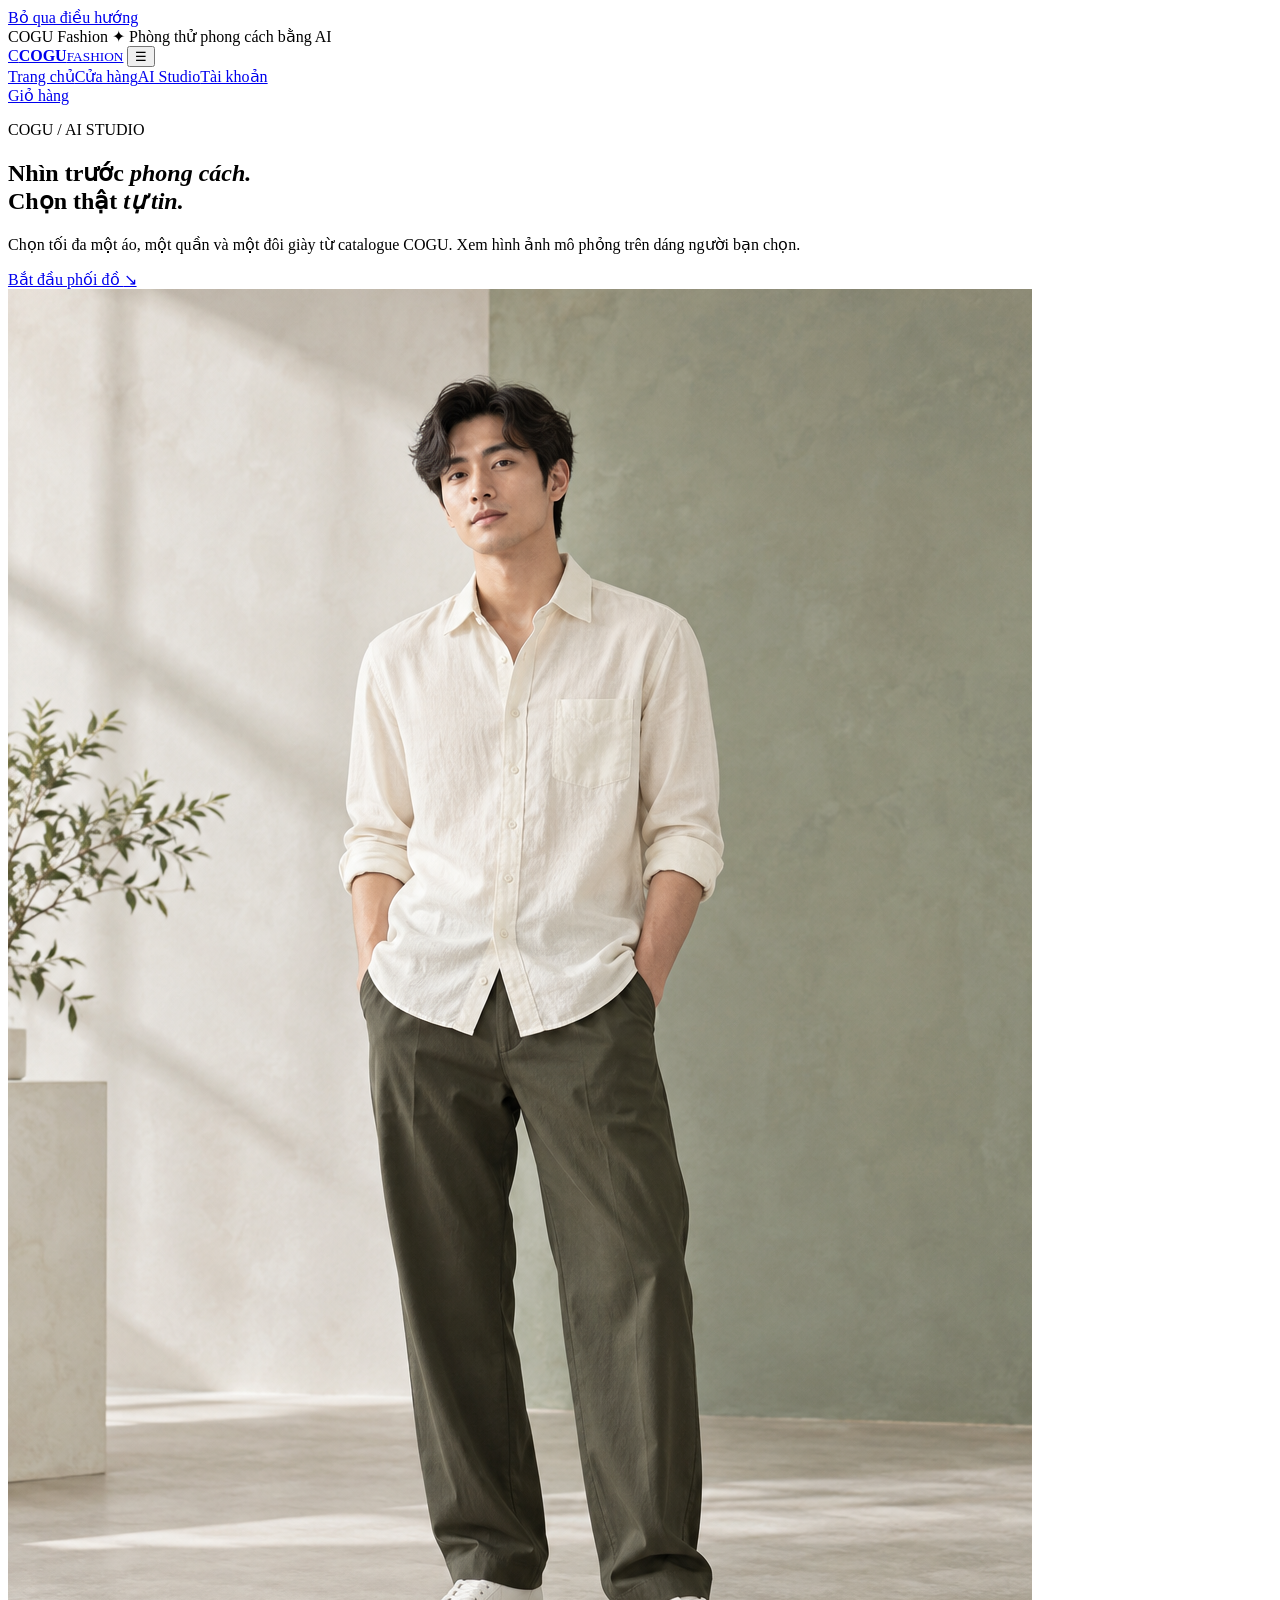
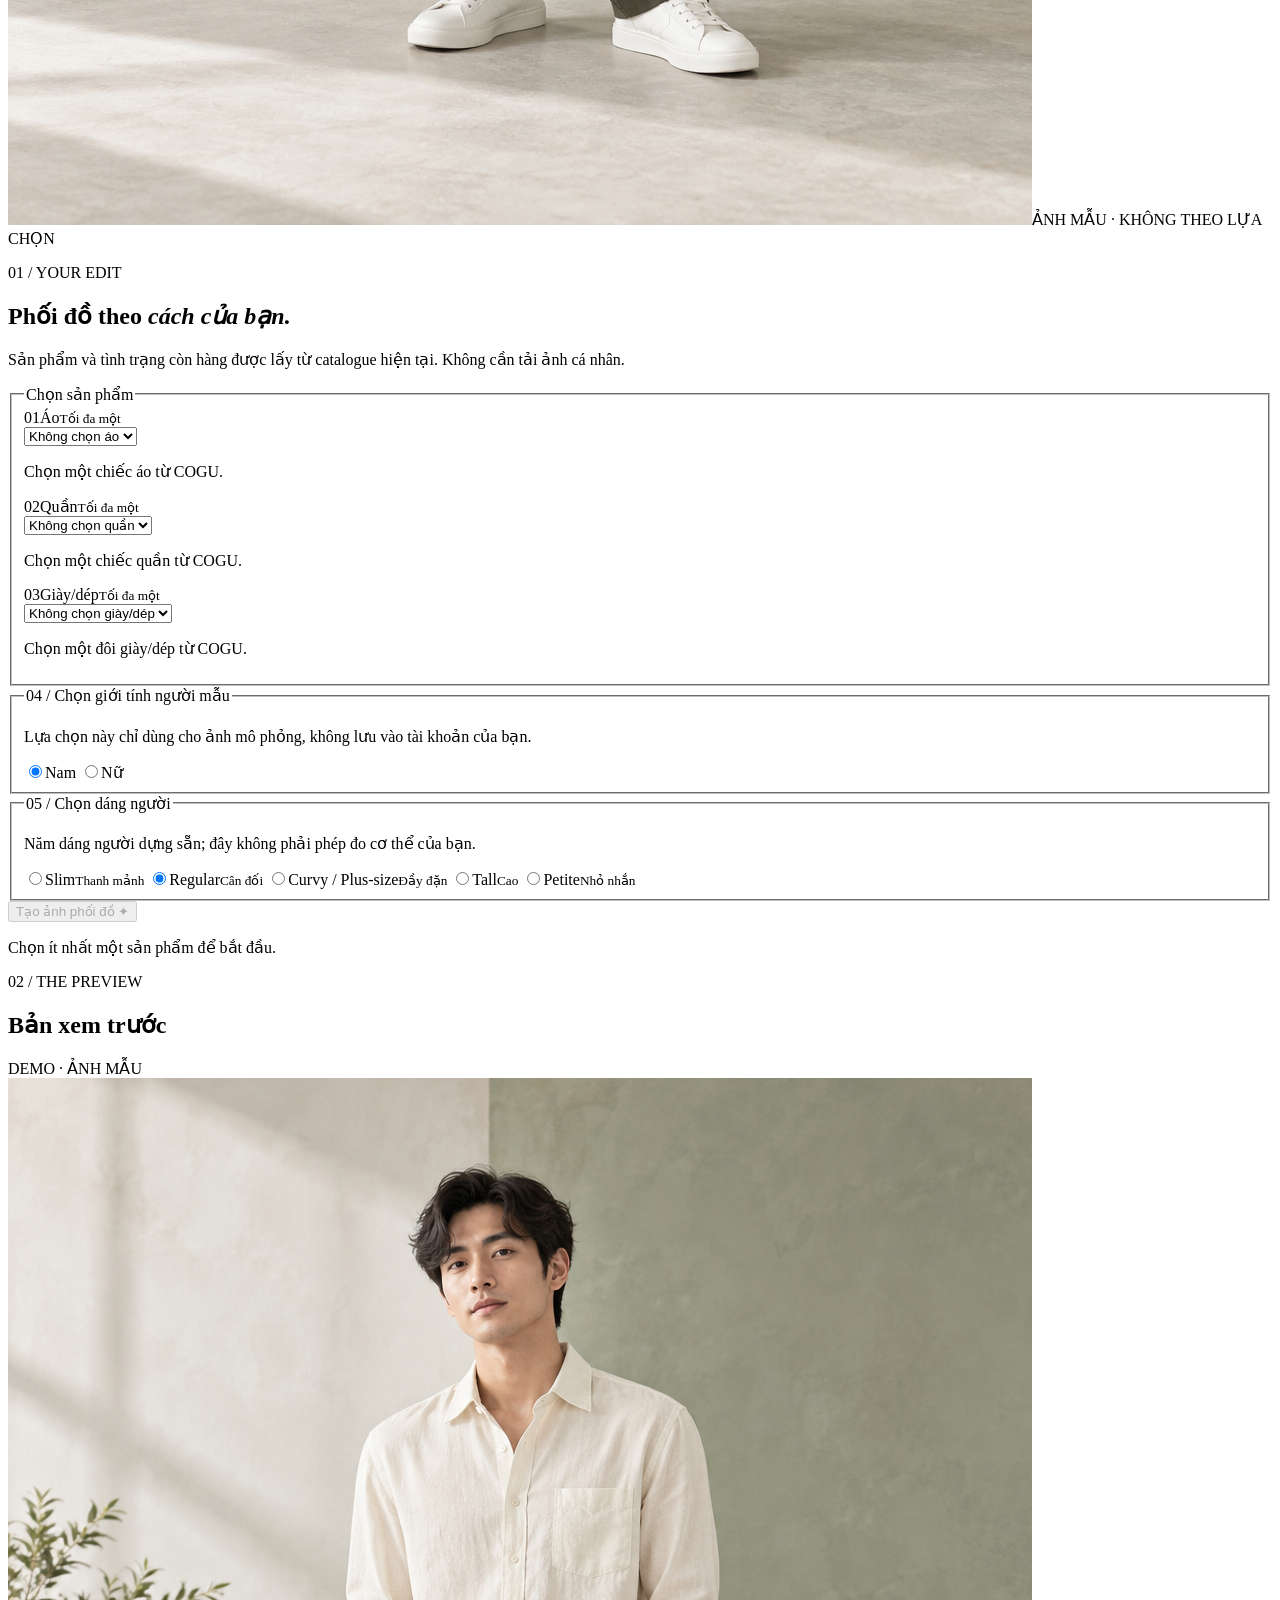
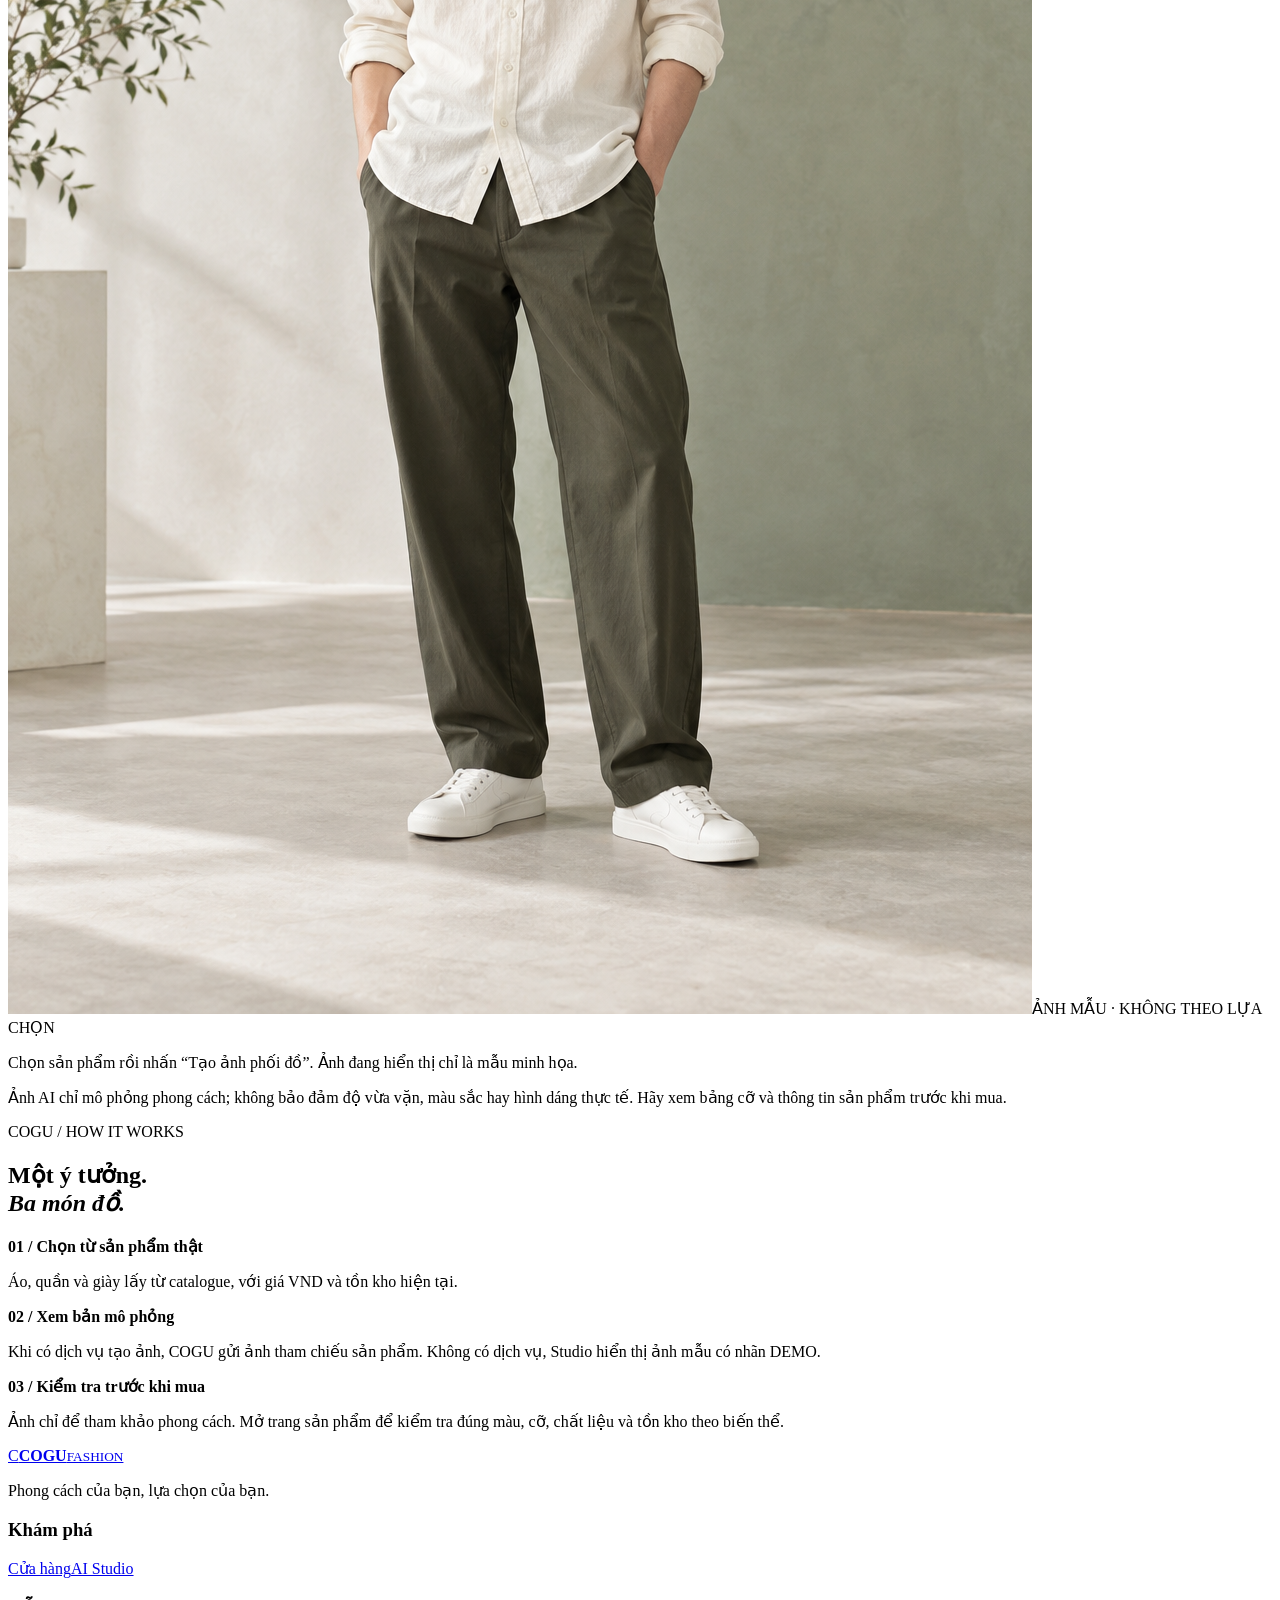
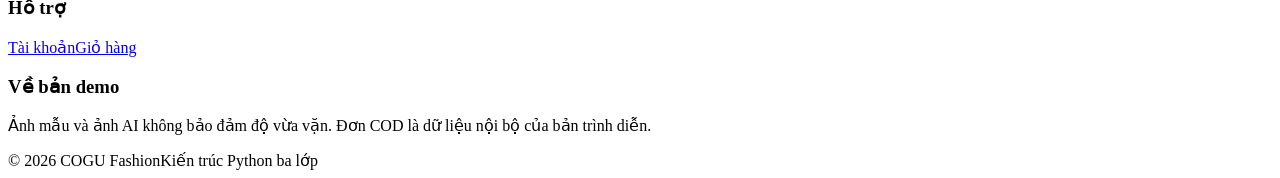
==== web/studio.html @ d9c54745 "first commit" ====
<!doctype html>
<html lang="vi">
<head>
  <meta charset="utf-8"><meta name="viewport" content="width=device-width, initial-scale=1">
  <meta name="theme-color" content="#166534">
  <meta name="description" content="COGU AI Studio: chọn áo, quần và giày từ catalogue thật để xem ảnh phối đồ mô phỏng hoặc ảnh mẫu minh họa.">
  <title>AI Studio | COGU Fashion</title>
  <link rel="preconnect" href="https://fonts.googleapis.com"><link rel="preconnect" href="https://fonts.gstatic.com" crossorigin>
  <link href="https://fonts.googleapis.com/css2?family=Be+Vietnam+Pro:wght@400;500;600;700;800&family=DM+Sans:wght@400;500;600;700&display=swap" rel="stylesheet">
  <link rel="stylesheet" href="/css/style.css"><link rel="stylesheet" href="/css/commerce.css"><link rel="stylesheet" href="/css/shopping-ai.css"><link rel="stylesheet" href="/css/studio.css"><link rel="stylesheet" href="/css/studio-gender.css">
</head>
<body>
  <a class="skip-link" href="#main">Bỏ qua điều hướng</a>
  <div class="announcement">COGU Fashion ✦ Phòng thử phong cách bằng AI</div>
  <header class="site-header"><div class="header-inner container">
    <a class="brand" href="/" aria-label="COGU Fashion, về trang chủ"><span class="brand-mark" aria-hidden="true">C</span><span><strong>COGU</strong><small>FASHION</small></span></a>
    <button class="menu-toggle icon-button" id="menu-toggle" type="button" aria-controls="primary-nav" aria-expanded="false" aria-label="Mở menu">☰</button>
    <nav class="primary-nav" id="primary-nav" aria-label="Điều hướng chính"><a href="/">Trang chủ</a><a href="/shop">Cửa hàng</a><a href="/studio" aria-current="page">AI Studio</a><a href="/account">Tài khoản</a></nav>
    <div class="shop-account-links"><a href="/cart">Giỏ hàng</a></div>
  </div></header>
  <main id="main">
    <section class="studio-hero"><div class="container studio-hero-inner"><div><p class="kicker">COGU / AI STUDIO</p><h1>Nhìn trước <em>phong cách.</em><br>Chọn thật <em>tự tin.</em></h1><p>Chọn tối đa một áo, một quần và một đôi giày từ catalogue COGU. Xem hình ảnh mô phỏng trên dáng người bạn chọn.</p><a class="text-link" href="#studio-builder">Bắt đầu phối đồ <span aria-hidden="true">↘</span></a></div><div class="studio-hero-art"><img src="/images/outfit-sample-regular.png" alt="Ảnh mẫu minh họa một bộ trang phục trung tính; không phải sản phẩm đã chọn" fetchpriority="high"><span>ẢNH MẪU · KHÔNG THEO LỰA CHỌN</span></div></div></section>
    <section class="container studio-builder" id="studio-builder" aria-labelledby="builder-title"><div class="section-heading"><div><p class="kicker">01 / YOUR EDIT</p><h2 id="builder-title">Phối đồ theo <em>cách của bạn.</em></h2><p class="section-subtitle">Sản phẩm và tình trạng còn hàng được lấy từ catalogue hiện tại. Không cần tải ảnh cá nhân.</p></div></div>
      <div class="studio-layout"><div class="studio-controls"><form id="studio-form">
        <fieldset class="studio-products"><legend class="sr-only">Chọn sản phẩm</legend>
          <div class="studio-product-pick" data-category="shirt"><div class="studio-pick-head"><span>01</span><label for="studio-shirt">Áo</label><small>Tối đa một</small></div><select id="studio-shirt" name="shirt"><option value="">Không chọn áo</option></select><div class="studio-pick-detail" id="studio-shirt-detail"><p>Chọn một chiếc áo từ COGU.</p></div></div>
          <div class="studio-product-pick" data-category="trousers"><div class="studio-pick-head"><span>02</span><label for="studio-trousers">Quần</label><small>Tối đa một</small></div><select id="studio-trousers" name="trousers"><option value="">Không chọn quần</option></select><div class="studio-pick-detail" id="studio-trousers-detail"><p>Chọn một chiếc quần từ COGU.</p></div></div>
          <div class="studio-product-pick" data-category="shoes"><div class="studio-pick-head"><span>03</span><label for="studio-shoes">Giày/dép</label><small>Tối đa một</small></div><select id="studio-shoes" name="shoes"><option value="">Không chọn giày/dép</option></select><div class="studio-pick-detail" id="studio-shoes-detail"><p>Chọn một đôi giày/dép từ COGU.</p></div></div>
        </fieldset>
        <fieldset class="studio-body-types studio-genders"><legend>04 / Chọn giới tính người mẫu</legend><p>Lựa chọn này chỉ dùng cho ảnh mô phỏng, không lưu vào tài khoản của bạn.</p><div class="studio-body-grid">
          <label><input type="radio" name="gender" value="male" checked><span>Nam</span></label>
          <label><input type="radio" name="gender" value="female"><span>Nữ</span></label>
        </div></fieldset>
        <fieldset class="studio-body-types"><legend>05 / Chọn dáng người</legend><p>Năm dáng người dựng sẵn; đây không phải phép đo cơ thể của bạn.</p><div class="studio-body-grid">
          <label><input type="radio" name="body_type" value="slim"><span>Slim<small>Thanh mảnh</small></span></label>
          <label><input type="radio" name="body_type" value="regular" checked><span>Regular<small>Cân đối</small></span></label>
          <label><input type="radio" name="body_type" value="curvy"><span>Curvy / Plus-size<small>Đầy đặn</small></span></label>
          <label><input type="radio" name="body_type" value="tall"><span>Tall<small>Cao</small></span></label>
          <label><input type="radio" name="body_type" value="petite"><span>Petite<small>Nhỏ nhắn</small></span></label>
        </div></fieldset>
        <button class="button button-green studio-submit" id="studio-submit" type="submit" disabled>Tạo ảnh phối đồ <span aria-hidden="true">✦</span></button>
        <p class="studio-selection-note" id="studio-selection-note" role="status">Chọn ít nhất một sản phẩm để bắt đầu.</p>
      </form></div>
      <aside class="studio-output" aria-labelledby="preview-title"><div class="studio-output-head"><div><p class="kicker">02 / THE PREVIEW</p><h2 id="preview-title">Bản xem trước</h2></div><span class="studio-mode" id="studio-mode">DEMO · ẢNH MẪU</span></div>
        <div class="studio-image-wrap" id="studio-image-wrap"><img id="studio-image" src="/images/outfit-sample-male-regular.png" alt="Ảnh mẫu minh họa người mẫu nam dáng Regular; không dùng sản phẩm đã chọn"><span class="studio-image-mark" id="studio-image-mark">ẢNH MẪU · KHÔNG THEO LỰA CHỌN</span></div>
        <div class="studio-progress" id="studio-progress" hidden role="status" aria-live="polite"><span class="studio-spinner" aria-hidden="true"></span><div><strong>Đang chuẩn bị ảnh…</strong><p id="studio-progress-text">Đang kiểm tra sản phẩm trong catalogue.</p></div></div>
        <p class="studio-status" id="studio-status" role="status" aria-live="polite">Chọn sản phẩm rồi nhấn “Tạo ảnh phối đồ”. Ảnh đang hiển thị chỉ là mẫu minh họa.</p>
        <div class="studio-selected" id="studio-selected"></div>
        <p class="studio-disclaimer" id="studio-disclaimer">Ảnh AI chỉ mô phỏng phong cách; không bảo đảm độ vừa vặn, màu sắc hay hình dáng thực tế. Hãy xem bảng cỡ và thông tin sản phẩm trước khi mua.</p>
      </aside></div>
    </section>
    <section class="studio-explain"><div class="container studio-explain-grid"><div><p class="kicker">COGU / HOW IT WORKS</p><h2>Một ý tưởng.<br><em>Ba món đồ.</em></h2></div><div><strong>01 / Chọn từ sản phẩm thật</strong><p>Áo, quần và giày lấy từ catalogue, với giá VND và tồn kho hiện tại.</p></div><div><strong>02 / Xem bản mô phỏng</strong><p>Khi có dịch vụ tạo ảnh, COGU gửi ảnh tham chiếu sản phẩm. Không có dịch vụ, Studio hiển thị ảnh mẫu có nhãn DEMO.</p></div><div><strong>03 / Kiểm tra trước khi mua</strong><p>Ảnh chỉ để tham khảo phong cách. Mở trang sản phẩm để kiểm tra đúng màu, cỡ, chất liệu và tồn kho theo biến thể.</p></div></div></section>
  </main>
  <footer class="site-footer"><div class="container footer-grid"><div><a class="brand footer-brand" href="/"><span class="brand-mark" aria-hidden="true">C</span><span><strong>COGU</strong><small>FASHION</small></span></a><p>Phong cách của bạn, lựa chọn của bạn.</p></div><div><h3>Khám phá</h3><a href="/shop">Cửa hàng</a><a href="/studio">AI Studio</a></div><div><h3>Hỗ trợ</h3><a href="/account">Tài khoản</a><a href="/cart">Giỏ hàng</a></div><div><h3>Về bản demo</h3><p>Ảnh mẫu và ảnh AI không bảo đảm độ vừa vặn. Đơn COD là dữ liệu nội bộ của bản trình diễn.</p></div></div><div class="container footer-bottom"><span>© 2026 COGU Fashion</span><span>Kiến trúc Python ba lớp</span></div></footer>
  <script src="/js/catalog-shared.js" defer></script><script src="/js/studio.js" defer></script><script src="/js/shopping-ai.js" defer></script>
</body>
</html>
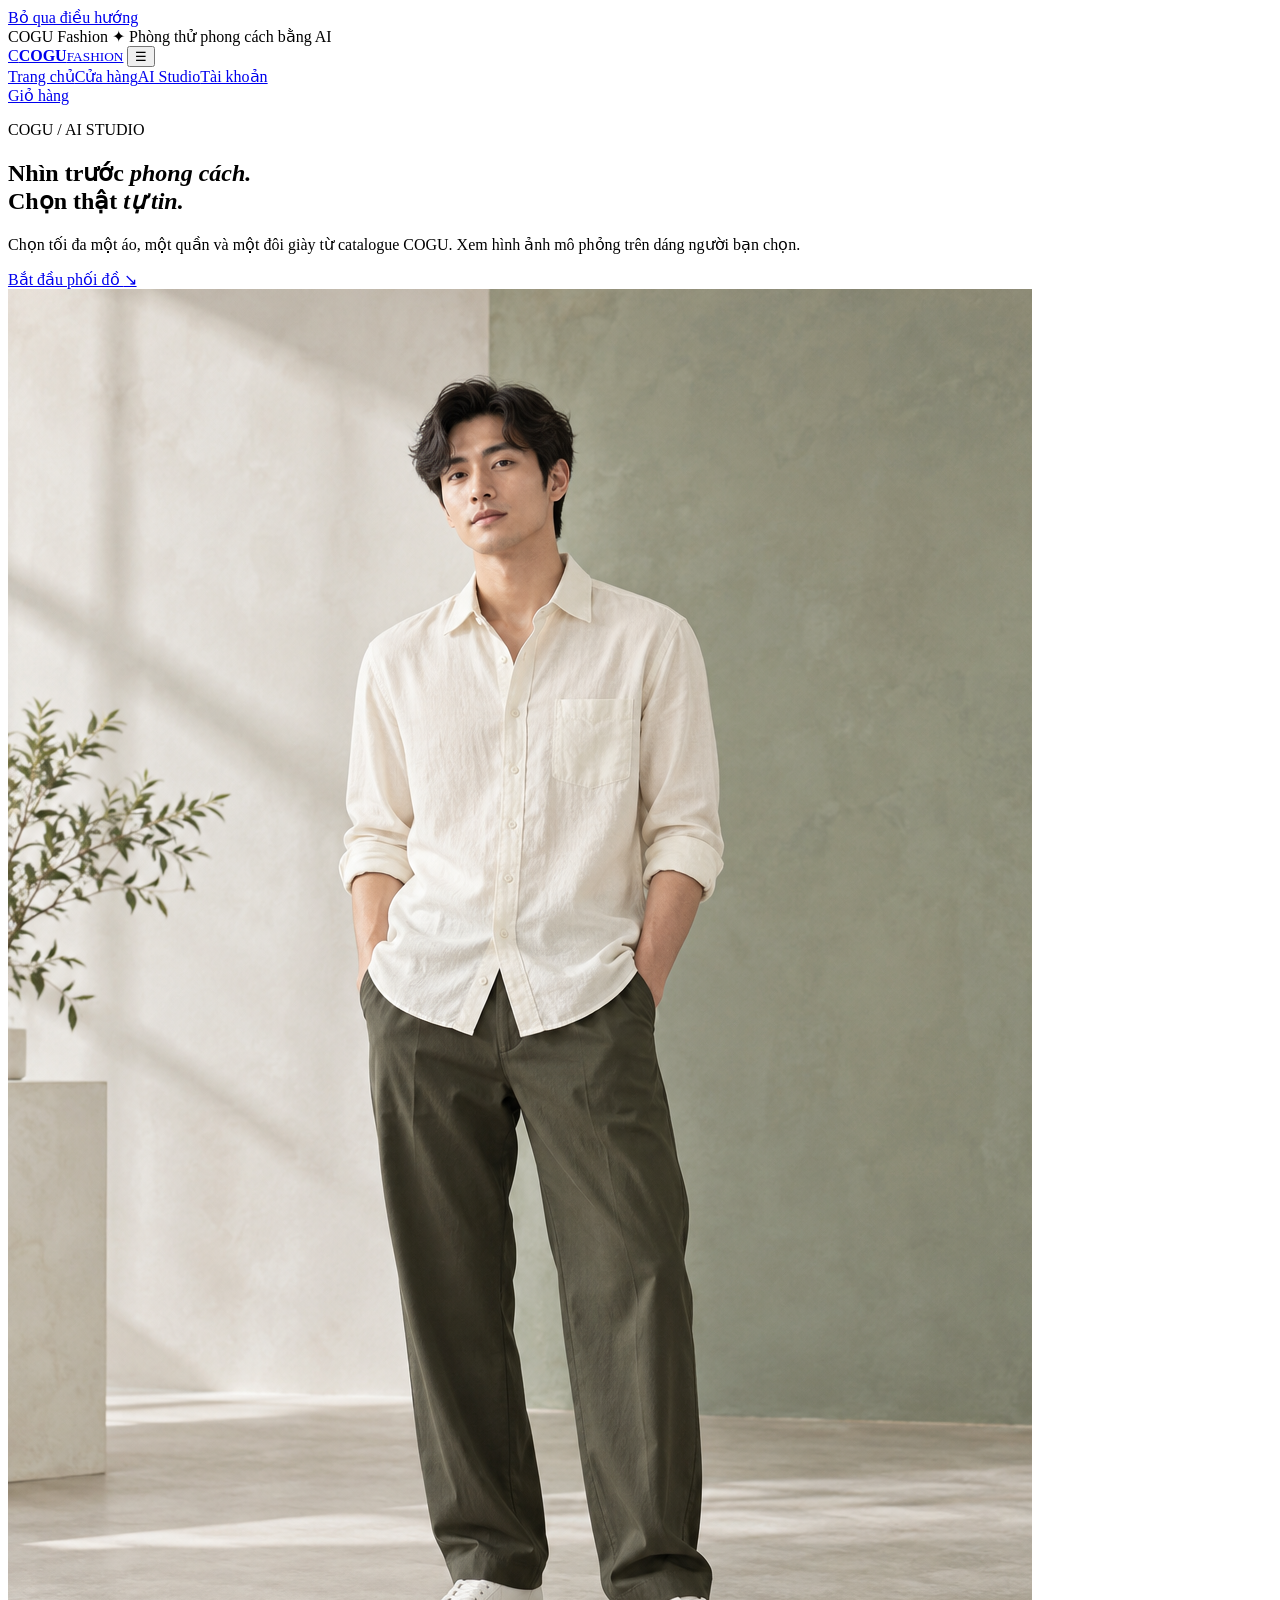
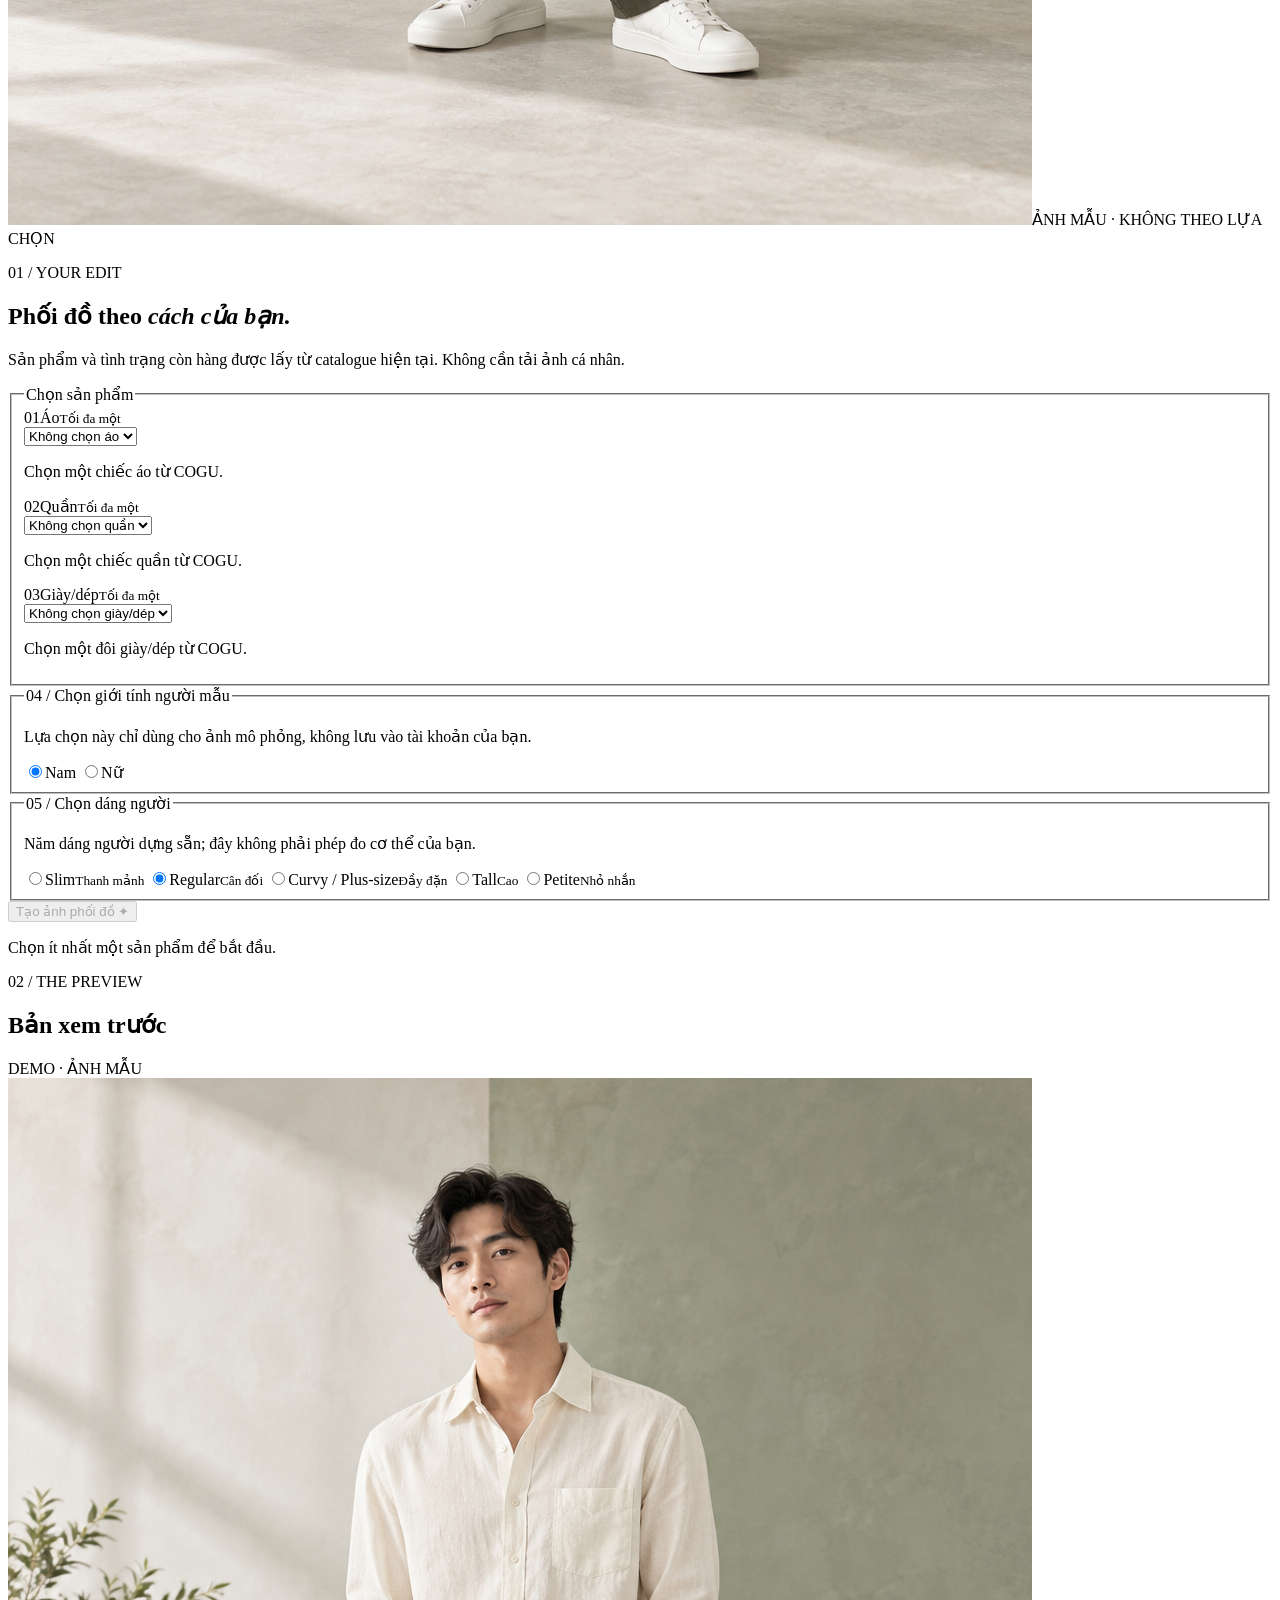
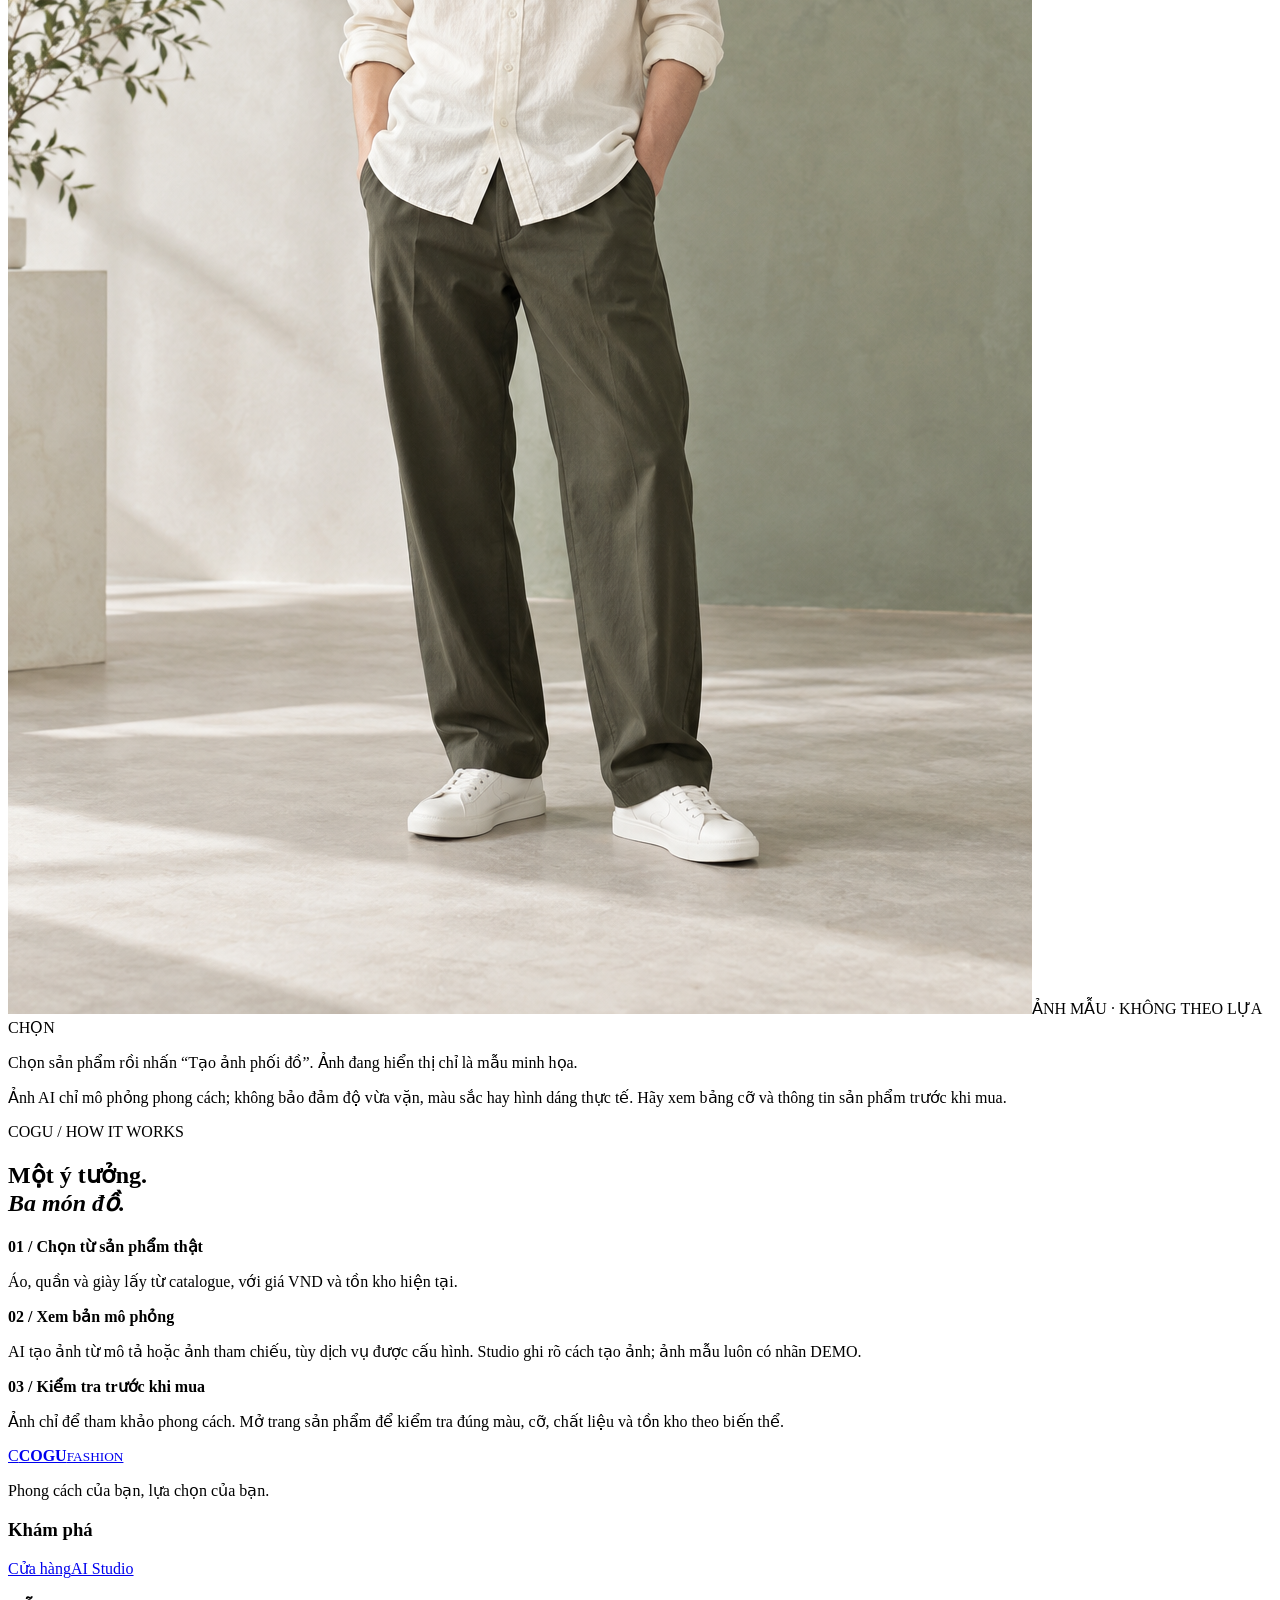
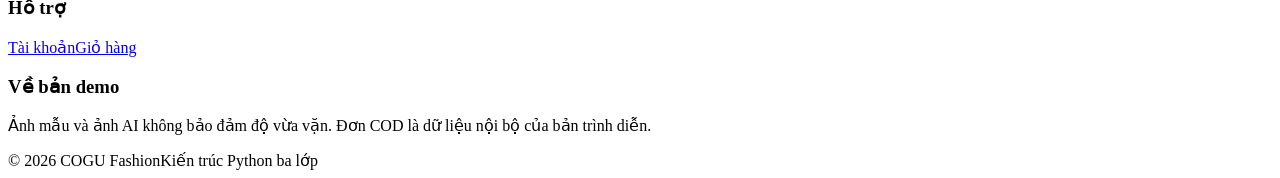
==== commit 9ef388a8: "Update outfit preview experience Co-authored-by: Copilot <223556219+Copilot@users.noreply.github.com" ====
--- a/web/studio.html
+++ b/web/studio.html
@@ -49,7 +49,7 @@
         <p class="studio-disclaimer" id="studio-disclaimer">Ảnh AI chỉ mô phỏng phong cách; không bảo đảm độ vừa vặn, màu sắc hay hình dáng thực tế. Hãy xem bảng cỡ và thông tin sản phẩm trước khi mua.</p>
       </aside></div>
     </section>
-    <section class="studio-explain"><div class="container studio-explain-grid"><div><p class="kicker">COGU / HOW IT WORKS</p><h2>Một ý tưởng.<br><em>Ba món đồ.</em></h2></div><div><strong>01 / Chọn từ sản phẩm thật</strong><p>Áo, quần và giày lấy từ catalogue, với giá VND và tồn kho hiện tại.</p></div><div><strong>02 / Xem bản mô phỏng</strong><p>Khi có dịch vụ tạo ảnh, COGU gửi ảnh tham chiếu sản phẩm. Không có dịch vụ, Studio hiển thị ảnh mẫu có nhãn DEMO.</p></div><div><strong>03 / Kiểm tra trước khi mua</strong><p>Ảnh chỉ để tham khảo phong cách. Mở trang sản phẩm để kiểm tra đúng màu, cỡ, chất liệu và tồn kho theo biến thể.</p></div></div></section>
+    <section class="studio-explain"><div class="container studio-explain-grid"><div><p class="kicker">COGU / HOW IT WORKS</p><h2>Một ý tưởng.<br><em>Ba món đồ.</em></h2></div><div><strong>01 / Chọn từ sản phẩm thật</strong><p>Áo, quần và giày lấy từ catalogue, với giá VND và tồn kho hiện tại.</p></div><div><strong>02 / Xem bản mô phỏng</strong><p>AI tạo ảnh từ mô tả hoặc ảnh tham chiếu, tùy dịch vụ được cấu hình. Studio ghi rõ cách tạo ảnh; ảnh mẫu luôn có nhãn DEMO.</p></div><div><strong>03 / Kiểm tra trước khi mua</strong><p>Ảnh chỉ để tham khảo phong cách. Mở trang sản phẩm để kiểm tra đúng màu, cỡ, chất liệu và tồn kho theo biến thể.</p></div></div></section>
   </main>
   <footer class="site-footer"><div class="container footer-grid"><div><a class="brand footer-brand" href="/"><span class="brand-mark" aria-hidden="true">C</span><span><strong>COGU</strong><small>FASHION</small></span></a><p>Phong cách của bạn, lựa chọn của bạn.</p></div><div><h3>Khám phá</h3><a href="/shop">Cửa hàng</a><a href="/studio">AI Studio</a></div><div><h3>Hỗ trợ</h3><a href="/account">Tài khoản</a><a href="/cart">Giỏ hàng</a></div><div><h3>Về bản demo</h3><p>Ảnh mẫu và ảnh AI không bảo đảm độ vừa vặn. Đơn COD là dữ liệu nội bộ của bản trình diễn.</p></div></div><div class="container footer-bottom"><span>© 2026 COGU Fashion</span><span>Kiến trúc Python ba lớp</span></div></footer>
   <script src="/js/catalog-shared.js" defer></script><script src="/js/studio.js" defer></script><script src="/js/shopping-ai.js" defer></script>
